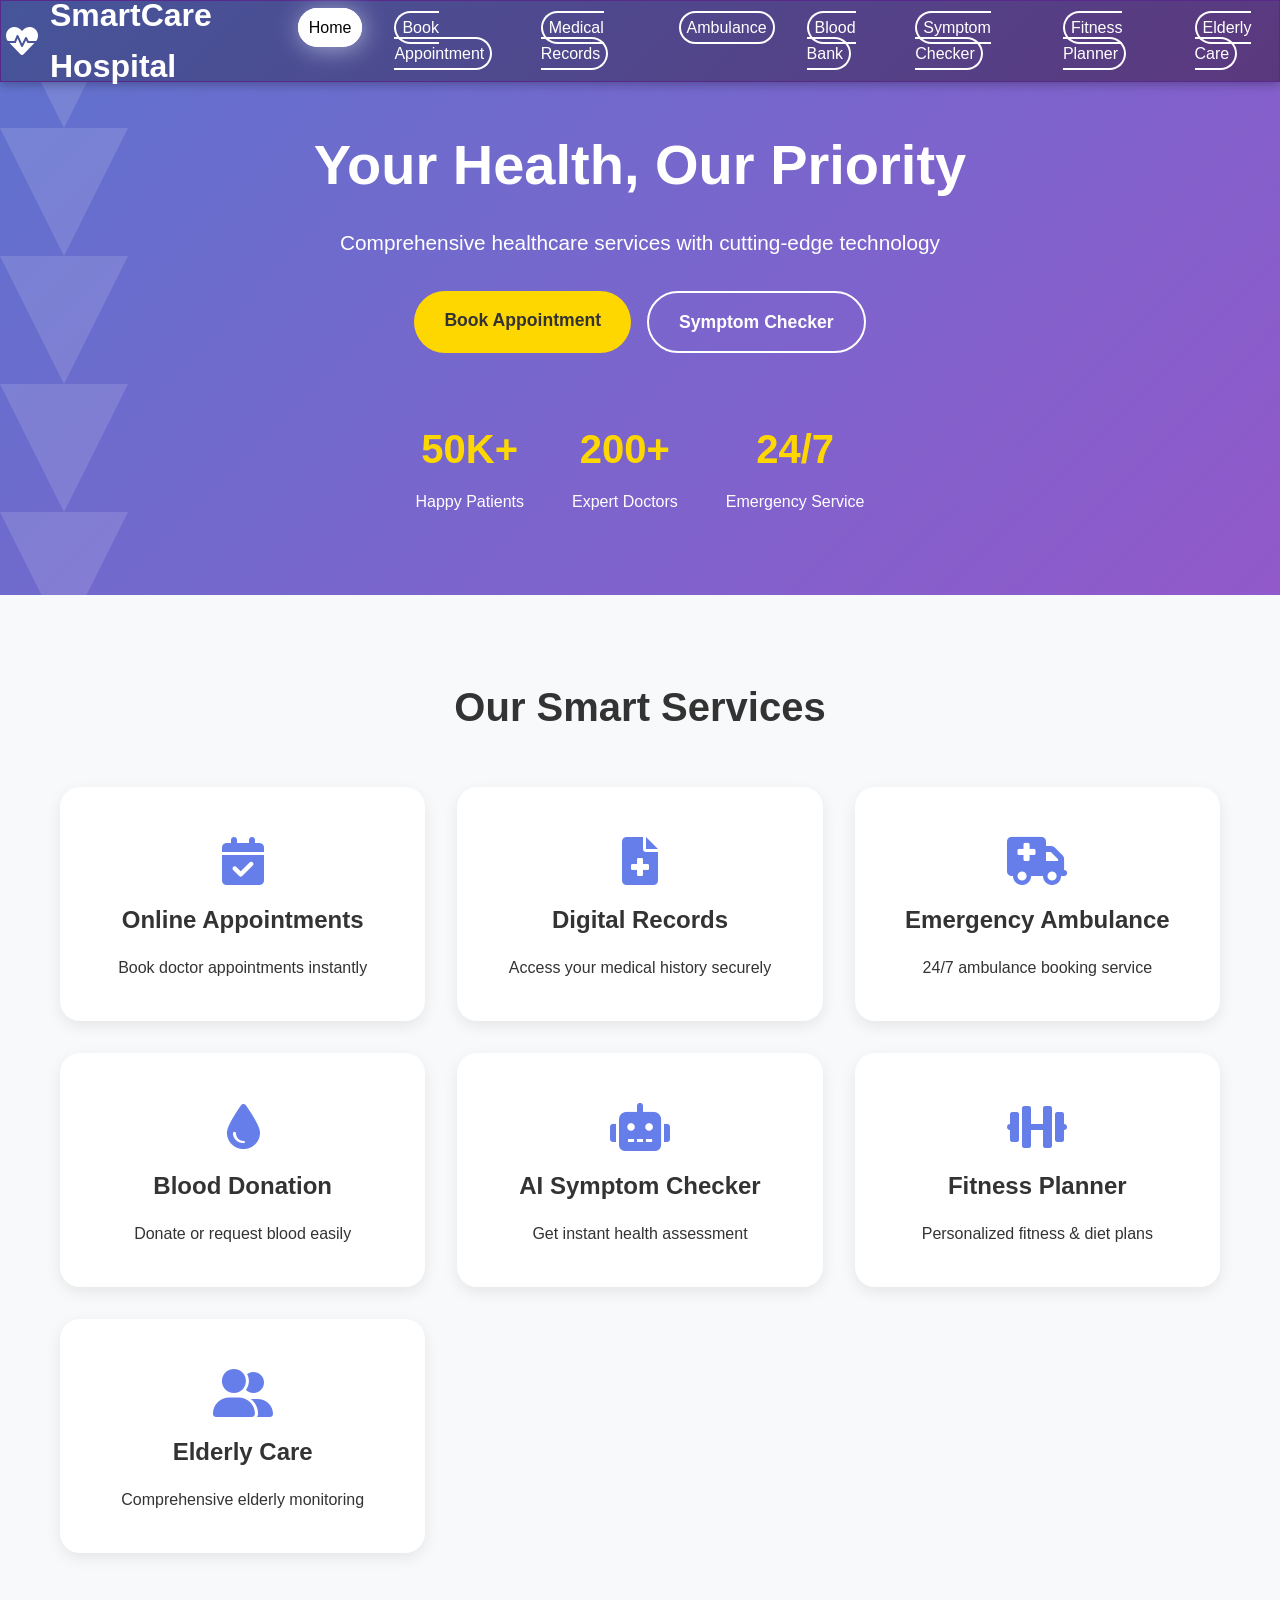
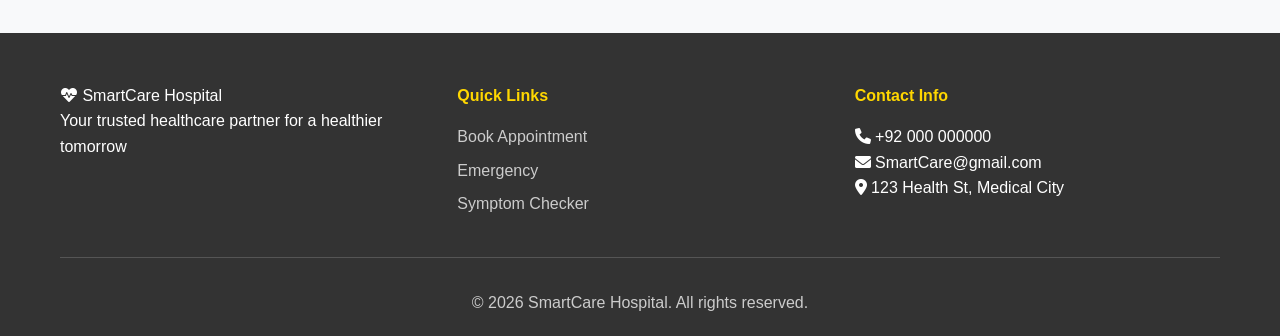
==== index.html @ a24ab0e6 "Initial commit: SmartCare Hospital frontend" ====
<!DOCTYPE html>
<html lang="en">
<head>
    <meta charset="UTF-8">
    <meta name="viewport" content="width=device-width, initial-scale=1.0">
    <title>SmartCare Hospital - Your Health, Our Priority</title>
    <link rel="stylesheet" href="style.css">
    <link href="https://cdnjs.cloudflare.com/ajax/libs/font-awesome/6.0.0/css/all.min.css" rel="stylesheet">
</head>
<body>
    <!--Navigation same for all pages-->
    <nav class="navbar">
        <div class="nav-container">
            <div class="nav-logo">
                <i class="fas fa-heartbeat"></i>
                SmartCare Hospital
            </div>
            <ul class="nav-menu">
                <li class="nav-item">
                    <a href="index.html" class="nav-link active">Home</a>
                </li>
                <li class="nav-item">
                    <a href="appointment.html" class="nav-link">Book Appointment</a>
                </li>
                <li class="nav-item">
                    <a href="records.html" class="nav-link">Medical Records</a>
                </li>
                <li class="nav-item">
                    <a href="ambulance.html" class="nav-link">Ambulance</a>
                </li>
                <li class="nav-item">
                    <a href="blood.html" class="nav-link">Blood Bank</a>
                </li>
                <li class="nav-item">
                    <a href="symptom.html" class="nav-link">Symptom Checker</a>
                </li>
                <li class="nav-item">
                    <a href="fitness.html" class="nav-link">Fitness Planner</a>
                </li>
                <li class="nav-item">
                    <a href="elderly.html" class="nav-link">Elderly Care</a>
                </li>
            </ul>        
        </div>
    </nav>

    <!-- Hero Section -->
    <section class="hero">
        <div class="hero-content">
            <h1>Your Health, Our Priority</h1>
            <p>Comprehensive healthcare services with cutting-edge technology</p>
            <div class="hero-buttons">
                <a href="appointment.html" class="btn btn-primary">Book Appointment</a>
                <a href="symptom.html" class="btn btn-secondary">Symptom Checker</a>
            </div>
        </div>
        <div class="hero-stats">
            <div class="stat">
                <h3>50K+</h3>
                <p>Happy Patients</p>
            </div>
            <div class="stat">
                <h3>200+</h3>
                <p>Expert Doctors</p>
            </div>
            <div class="stat">
                <h3>24/7</h3>
                <p>Emergency Service</p>
            </div>
        </div>
    </section>

    <!-- Services Grid -->
    <section class="services">
        <div class="container">
            <h2 class="section-title">Our Smart Services</h2>
            <div class="services-grid">
                <div class="service-card" onclick="window.location.href='appointment.html'">
                    <i class="fas fa-calendar-check"></i>
                    <h3>Online Appointments</h3>
                    <p>Book doctor appointments instantly</p>
                </div>
                <div class="service-card" onclick="window.location.href='records.html'">
                    <i class="fas fa-file-medical"></i>
                    <h3>Digital Records</h3>
                    <p>Access your medical history securely</p>
                </div>
                <div class="service-card" onclick="window.location.href='ambulance.html'">
                    <i class="fas fa-ambulance"></i>
                    <h3>Emergency Ambulance</h3>
                    <p>24/7 ambulance booking service</p>
                </div>
                <div class="service-card" onclick="window.location.href='blood.html'">
                    <i class="fas fa-tint"></i>
                    <h3>Blood Donation</h3>
                    <p>Donate or request blood easily</p>
                </div>
                <div class="service-card" onclick="window.location.href='symptom.html'">
                    <i class="fas fa-robot"></i>
                    <h3>AI Symptom Checker</h3>
                    <p>Get instant health assessment</p>
                </div>
                <div class="service-card" onclick="window.location.href='fitness.html'">
                    <i class="fas fa-dumbbell"></i>
                    <h3>Fitness Planner</h3>
                    <p>Personalized fitness & diet plans</p>
                </div>
                <div class="service-card" onclick="window.location.href='elderly.html'">
                    <i class="fas fa-user-friends"></i>
                    <h3>Elderly Care</h3>
                    <p>Comprehensive elderly monitoring</p>
                </div>
            </div>
        </div>
    </section>

    <!-- Footer is same for all pages -->
    <footer class="footer">
        <div class="container">
            <div class="footer-content">
                <div class="footer-section">
                    <div class="footer-logo">
                        <i class="fas fa-heartbeat"></i>
                        SmartCare Hospital
                    </div>
                    <p>Your trusted healthcare partner for a healthier tomorrow</p>
                </div>
                <div class="footer-section">
                    <h4>Quick Links</h4>
                    <ul>
                        <li><a href="appointment.html">Book Appointment</a></li>
                        <li><a href="ambulance.html">Emergency</a></li>
                        <li><a href="symptom.html">Symptom Checker</a></li>
                    </ul>
                </div>
                <div class="footer-section">
                    <h4>Contact Info</h4>
                    <p><i class="fas fa-phone"></i> +92 000 000000</p>
                    <p><i class="fas fa-envelope"></i> SmartCare@gmail.com</p>
                    <p><i class="fas fa-map-marker-alt"></i> 123 Health St, Medical City</p>
                </div>
            </div>
            <div class="footer-bottom">
                <p>&copy; 2026 SmartCare Hospital. All rights reserved.</p>
            </div>
        </div>
    </footer>
</body>
</html>
---- style.css ----
* {
    margin: 0;
    padding: 0;
    box-sizing: border-box;
}

body {
    font-family: 'Segoe UI', Tahoma, Geneva, Verdana, sans-serif;
    line-height: 1.6;
    color: #333;
}

.container {
    max-width: 1200px;
    margin: 0 auto;
    padding: 0 20px;
}

/* Navigation */
.navbar {
    background: linear-gradient(135deg, #46559a 0%, #5b387e 100%);
    position: fixed;
    top: 0;
    width: 100%;
    z-index: 1000;
    box-shadow: 0 2px 10px rgba(0,0,0,0.3);
    border: 1px solid #59288b;
}

.nav-container {
    max-width: 1500px;
    margin: 0 auto;
    padding: 0 3px;
    display: flex;
    justify-content: space-between;
    align-items: center;
    height: 80px;
}

.nav-logo {
    font-size: 2rem;
    font-weight: bold;
    color: white;
    display: flex;
    align-items: center;
    gap: 10px;
}

.nav-menu {
    display: flex;
    list-style: none;
    gap: 1rem;
}

.nav-link {
    color: white;
    text-decoration: none;
    font-weight: 500;
    transition: color 0.3s;
    border:2px solid white;
    border-radius: 20px;
    padding: 6px;
}

.nav-link:hover, .nav-link.active {
    background: white;
    border:5px solid white;
    color: #040404;
    transform: translateY(-3px);
    box-shadow: 2px 2px 25px #a2aad0;
}

/* Hero Section */
.hero {
    background: linear-gradient(135deg, #5f73ce 0%, #9259cb 100%);
    color: white;
    padding: 120px 0 80px;
    text-align: center;
    position: relative;
    overflow: hidden;
}

.hero::before {
    content: '';
    position: absolute;
    top: 0;
    left: 0;
    right: 0;
    bottom: 0;
    background: url('data:image/svg+xml,<svg xmlns="http://www.w3.org/2000/svg" viewBox="0 0 1000 100" fill="%23ffffff20"><path d="M0 0L50 100L100 0Z"/></svg>');
    animation: wave 20s linear infinite;
}

@keyframes wave {
    0% { transform: translateX(0); }
    100% { transform: translateX(1000px); }
}

.hero-content h1 {
    font-size: 3.5rem;
    margin-bottom: 1rem;
    animation: fadeInUp 1s ease;
}

.hero-content p {
    font-size: 1.3rem;
    margin-bottom: 2rem;
    animation: fadeInUp 1s ease 0.2s both;
}

.hero-buttons {
    display: flex;
    gap: 1rem;
    justify-content: center;
    flex-wrap: wrap;
    animation: fadeInUp 1s ease 0.4s both;
}

.btn {
    padding: 15px 30px;
    border: none;
    border-radius: 50px;
    font-size: 1.1rem;
    font-weight: 600;
    text-decoration: none;
    transition: all 0.3s;
    display: inline-block;
}

.btn-primary {
    background: #ffd700;
    color: #333;
}

.btn-primary:hover {
    transform: translateY(-3px);
    box-shadow: 0 10px 25px rgba(255,215,0,0.4);
}

.btn-secondary {
    background: transparent;
    color: white;
    border: 2px solid white;
}

.btn-secondary:hover {
    background: white;
    color: #040404;
    transform: translateY(-3px);
    box-shadow: 0 10px 25px #a2aad0;
}

.hero-stats {
    display: flex;
    justify-content: center;
    gap: 3rem;
    margin-top: 4rem;
    animation: fadeInUp 1s ease 0.6s both;
}

.stat {
    text-align: center;
}

.stat h3 {
    font-size: 2.5rem;
    color: #ffd700;
    margin-bottom: 0.5rem;
}

/* Services */
.services {
    padding: 80px 0;
    background: #f8f9fa;
}

.section-title {
    text-align: center;
    font-size: 2.5rem;
    margin-bottom: 3rem;
    color: #333;
}

.services-grid {
    display: grid;
    grid-template-columns: repeat(auto-fit, minmax(300px, 1fr));
    gap: 2rem;
}

.service-card {
    background: white;
    padding: 2.5rem 2rem;
    border-radius: 20px;
    text-align: center;
    cursor: pointer;
    transition: all 0.3s;
    box-shadow: 0 5px 15px rgba(0,0,0,0.08);
    border-top: 10px solid transparent;
}

.service-card:hover {
    transform: translateY(-10px);
    box-shadow: 0 20px 40px rgba(0,0,0,0.15);
    border-top-color: #667eea;
}

.service-card i {
    font-size: 3rem;
    color: #667eea;
    margin-bottom: 1rem;
}

.service-card h3 {
    font-size: 1.5rem;
    margin-bottom: 1rem;
    color: #333;
}

/* Footer */
.footer {
    background: #333;
    color: white;
    padding: 50px 0 20px;
}

.footer-content {
    display: grid;
    grid-template-columns: repeat(auto-fit, minmax(250px, 1fr));
    gap: 2rem;
    margin-bottom: 2rem;
}

.footer-section h4 {
    margin-bottom: 1rem;
    color: #ffd700;
}

.footer-section ul {
    list-style: none;
}

.footer-section ul li {
    margin-bottom: 0.5rem;
}

.footer-section a {
    color: #ccc;
    text-decoration: none;
    transition: color 0.3s;
}

.footer-section a:hover {
    color: #ffd700;
}

.footer-bottom {
    text-align: center;
    padding-top: 2rem;
    border-top: 1px solid #555;
    color: #ccc;
}

/* Form Styles (for all pages) */
.form-container {
    max-width: 600px;
    margin: 0 auto;
    padding: 40px;
    background: white;
    border-radius: 20px;
    box-shadow: 0 20px 40px rgba(0,0,0,0.1);
    margin-top: 100px;
    margin-bottom: 40px;
}

.form-group {
    margin-bottom: 1.5rem;
}

.form-group label {
    display: block;
    margin-bottom: 0.5rem;
    font-weight: 600;
    color: #333;
}

.form-group input,
.form-group select,
.form-group textarea {
    width: 100%;
    padding: 15px;
    border: 2px solid #e1e5e9;
    border-radius: 10px;
    font-size: 1rem;
    transition: border-color 0.3s;
}

.form-group input:focus,
.form-group select:focus,
.form-group textarea:focus {
    outline:none;
    border: 2px solid #667eea;
}

.result-box {
    background: #f8f9fa;
    padding: 20px;
    border-radius: 10px;
    margin-top: 20px;
    border-left: 4px solid #667eea;
}
@keyframes pulse {
    0% { transform: scale(1); }
    50% { transform: scale(1.1); }
    100% { transform: scale(1); }
}


/* Responsive */
@media (max-width: 768px) {
    .hamburger {
        display: flex;
    } 
    .nav-menu {
        position: fixed;
        left: -100%;
        top: 70px;
        flex-direction: column;
        background-color: #667eea;
        width: 100%;
        text-align: center;
        transition: 0.3s;
        padding: 2rem 0;
    }
    
    .nav-menu.active {
        left: 0;
    }  
    .hero-buttons {
        flex-direction: column;
        align-items: center;
    }
    
    .hero-stats {
        flex-direction: column;
        gap: 1.5rem;
    }
    
    .services-grid {
        grid-template-columns: 1fr;
    }
}
.nav-menu {
    display: flex;
    list-style: none;
    gap: 2rem;
}

.hamburger {
    display: none;
    flex-direction: column;
    cursor: pointer;
}

@media (max-width: 768px) {
    .nav-menu {
        position: fixed !important;
        left: -100%;
        top: 70px;
        flex-direction: column;
        background: linear-gradient(135deg, #667eea 0%, #764ba2 100%);
        width: 100%;
        text-align: center;
        transition: left 0.3s ease;
        padding: 2rem 0;
        height: calc(100vh - 70px);
    }
    .hamburger:focus-within + .nav-menu,
    .nav-menu:hover {
        left: 0 !important;
    }
    
    .hamburger {
        display: flex;
        z-index: 1001;
    }
    
    .hamburger:focus-within .bar:nth-child(1) { transform: rotate(45deg) translate(5px, 5px); }
    .hamburger:focus-within .bar:nth-child(2) { opacity: 0; }
    .hamburger:focus-within .bar:nth-child(3) { transform: rotate(-45deg) translate(7px, -6px); }
}
.service-card,
.form-container,
.result-box {
    transition: all 0.4s cubic-bezier(0.175, 0.885, 0.32, 1.275);
}

.service-card:hover {
    transform: translateY(-15px) scale(1.02);
    box-shadow: 0 25px 50px rgba(102, 126, 234, 0.4);
}

.form-container:hover {
    transform: translateY(-5px);
    box-shadow: 0 20px 40px rgba(0,0,0,0.15);
}

.btn {
    position: relative;
    overflow: hidden;
}

.btn::before {
    content: '';
    position: absolute;
    top: 0;
    left: -100%;
    width: 100%;
    height: 100%;
    background: linear-gradient(90deg, transparent, rgba(255,255,255,0.3), transparent);
    transition: left 0.5s;
}

.btn:hover::before {
    left: 100%;
}
.demo-content {
    opacity: 0;
    transform: translateY(20px);
    transition: all 0.6s ease;
}

.form-container:hover .demo-content,
.result-box {
    opacity: 1 !important;
    transform: translateY(0);
}
@keyframes breathe {
    0%, 100% { transform: scale(1); }
    50% { transform: scale(1.05); }
}

.hero {
    animation: breathe 6s ease-in-out infinite;
}

/* Glowing Effects */
.glow {
    box-shadow: 0 0 20px rgba(102, 126, 234, 0.5);
    transition: box-shadow 0.3s;
}

.glow:hover {
    box-shadow: 0 0 40px rgba(102, 126, 234, 0.8);
}

/* Page Header Enhancements */
.page-header {
    position: relative;
    overflow:hidden;
}

.page-header::before {
    content: '';
    position: absolute;
    top: -50%;
    left: -50%;
    width: 200%;
    height: 200%;
    background: radial-gradient(circle, rgba(255,255,255,0.1) 0%, transparent 70%);
    animation: float 6s ease-in-out infinite;
}

@keyframes float {
    0%, 100% { transform: translateY(0) rotate(0deg); }
    50% { transform: translateY(-20px) rotate(180deg); }
}
.particles {
    position: fixed;
    top: 0;
    left: 0;
    width: 100%;
    height: 100%;
    pointer-events: none;
    z-index: -1;
}

.particle {
    position: absolute;
    background: rgba(255,255,255,0.1);
    border-radius: 50%;
    animation: float 20s linear infinite;
}

@keyframes float {
    0% { transform: translateY(100vh) rotate(0deg); opacity: 0; }
    10% { opacity: 1; }
    90% { opacity: 1; }
    100% { transform: translateY(-100px) rotate(360deg); opacity: 0; }
}
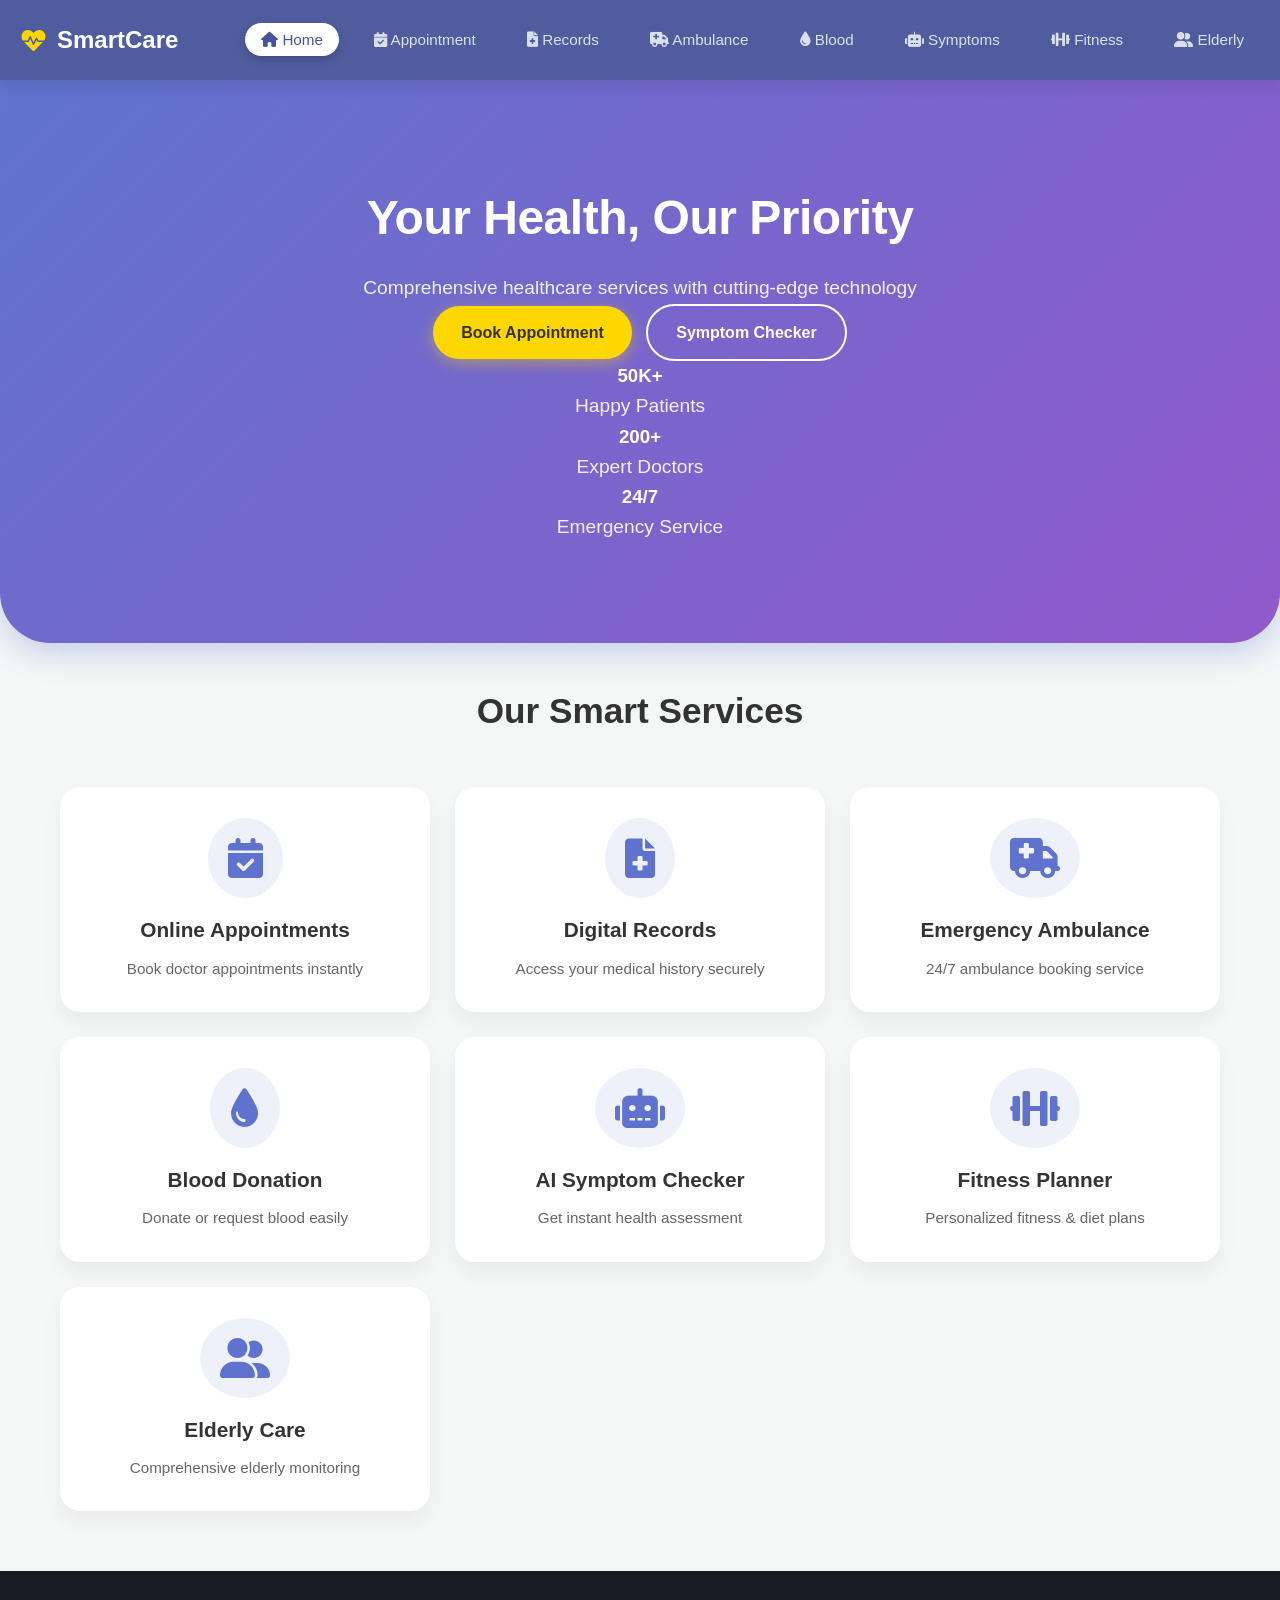
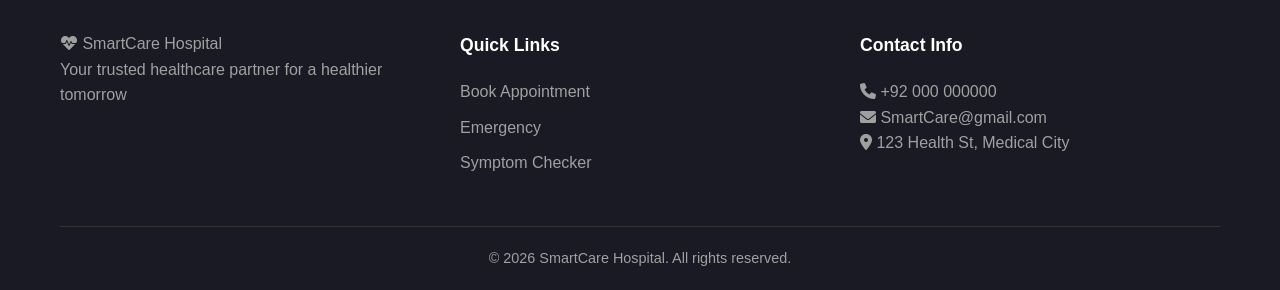
==== commit d0b5d40d: "Update index.html" ====
--- a/index.html
+++ b/index.html
@@ -9,38 +9,64 @@
 </head>
 <body>
     <!--Navigation same for all pages-->
+        <!-- Modern Navigation -->
     <nav class="navbar">
         <div class="nav-container">
-            <div class="nav-logo">
+            <a href="index.html" class="nav-logo">
                 <i class="fas fa-heartbeat"></i>
-                SmartCare Hospital
-            </div>
+                SmartCare
+            </a>
+            
             <ul class="nav-menu">
                 <li class="nav-item">
-                    <a href="index.html" class="nav-link active">Home</a>
+                    <a href="index.html" class="nav-link active">
+                        <i class="fas fa-home"></i>
+                        <span>Home</span>
+                    </a>
                 </li>
                 <li class="nav-item">
-                    <a href="appointment.html" class="nav-link">Book Appointment</a>
+                    <a href="appointment.html" class="nav-link">
+                        <i class="fas fa-calendar-check"></i>
+                        <span>Appointment</span>
+                    </a>
                 </li>
                 <li class="nav-item">
-                    <a href="records.html" class="nav-link">Medical Records</a>
+                    <a href="records.html" class="nav-link">
+                        <i class="fas fa-file-medical"></i>
+                        <span>Records</span>
+                    </a>
                 </li>
                 <li class="nav-item">
-                    <a href="ambulance.html" class="nav-link">Ambulance</a>
+                    <a href="ambulance.html" class="nav-link">
+                        <i class="fas fa-ambulance"></i>
+                        <span>Ambulance</span>
+                    </a>
                 </li>
                 <li class="nav-item">
-                    <a href="blood.html" class="nav-link">Blood Bank</a>
+                    <a href="blood.html" class="nav-link">
+                        <i class="fas fa-tint"></i>
+                        <span>Blood</span>
+                    </a>
                 </li>
                 <li class="nav-item">
-                    <a href="symptom.html" class="nav-link">Symptom Checker</a>
+                    <a href="symptom.html" class="nav-link">
+                        <i class="fas fa-robot"></i>
+                        <span>Symptoms</span>
+                    </a>
                 </li>
                 <li class="nav-item">
-                    <a href="fitness.html" class="nav-link">Fitness Planner</a>
+                    <a href="fitness.html" class="nav-link">
+                        <i class="fas fa-dumbbell"></i>
+                        <span>Fitness</span>
+                    </a>
                 </li>
                 <li class="nav-item">
-                    <a href="elderly.html" class="nav-link">Elderly Care</a>
+                    <a href="elderly.html" class="nav-link">
+                        <i class="fas fa-user-friends"></i>
+                        <span>Elderly</span>
+                    </a>
                 </li>
-            </ul>        
+            </ul>
         </div>
     </nav>
 
@@ -146,4 +172,4 @@
         </div>
     </footer>
 </body>
-</html>+</html>
--- a/style.css
+++ b/style.css
@@ -1,13 +1,18 @@
+/* =========================================
+   GLOBAL & RESET
+========================================= */
 * {
     margin: 0;
     padding: 0;
     box-sizing: border-box;
+    font-family: 'Segoe UI', Tahoma, Geneva, Verdana, sans-serif;
 }
 
 body {
-    font-family: 'Segoe UI', Tahoma, Geneva, Verdana, sans-serif;
+    background-color: #f4f7f6;
+    color: #333;
     line-height: 1.6;
-    color: #333;
+    padding-top: 80px; /* Fixes the navigation bar overlapping content */
 }
 
 .container {
@@ -16,21 +21,23 @@
     padding: 0 20px;
 }
 
-/* Navigation */
+/* =========================================
+   NAVIGATION BAR (Modern Glassmorphism)
+========================================= */
 .navbar {
-    background: linear-gradient(135deg, #46559a 0%, #5b387e 100%);
+    background: rgba(70, 85, 154, 0.95);
+    backdrop-filter: blur(10px);
     position: fixed;
     top: 0;
     width: 100%;
     z-index: 1000;
-    box-shadow: 0 2px 10px rgba(0,0,0,0.3);
-    border: 1px solid #59288b;
+    box-shadow: 0 4px 15px rgba(0,0,0,0.1);
 }
 
 .nav-container {
-    max-width: 1500px;
+    max-width: 1300px;
     margin: 0 auto;
-    padding: 0 3px;
+    padding: 0 20px;
     display: flex;
     justify-content: space-between;
     align-items: center;
@@ -38,238 +45,135 @@
 }
 
 .nav-logo {
-    font-size: 2rem;
-    font-weight: bold;
+    font-size: 1.5rem;
+    font-weight: 700;
     color: white;
     display: flex;
     align-items: center;
     gap: 10px;
+    text-decoration: none;
+}
+
+.nav-logo i {
+    color: #ffd700;
 }
 
 .nav-menu {
     display: flex;
     list-style: none;
-    gap: 1rem;
+    gap: 1.2rem;
 }
 
 .nav-link {
-    color: white;
+    color: rgba(255,255,255,0.8);
     text-decoration: none;
     font-weight: 500;
-    transition: color 0.3s;
-    border:2px solid white;
-    border-radius: 20px;
-    padding: 6px;
+    font-size: 0.95rem;
+    padding: 8px 16px;
+    border-radius: 25px;
+    transition: all 0.3s ease;
 }
 
 .nav-link:hover, .nav-link.active {
     background: white;
-    border:5px solid white;
-    color: #040404;
-    transform: translateY(-3px);
-    box-shadow: 2px 2px 25px #a2aad0;
-}
-
-/* Hero Section */
+    color: #46559a;
+    box-shadow: 0 4px 10px rgba(0,0,0,0.2);
+    transform: translateY(-2px);
+}
+
+/* =========================================
+   HERO & PAGE HEADERS
+========================================= */
 .hero {
     background: linear-gradient(135deg, #5f73ce 0%, #9259cb 100%);
     color: white;
-    padding: 120px 0 80px;
-    text-align: center;
-    position: relative;
-    overflow: hidden;
-}
-
-.hero::before {
-    content: '';
-    position: absolute;
-    top: 0;
-    left: 0;
-    right: 0;
-    bottom: 0;
-    background: url('data:image/svg+xml,<svg xmlns="http://www.w3.org/2000/svg" viewBox="0 0 1000 100" fill="%23ffffff20"><path d="M0 0L50 100L100 0Z"/></svg>');
-    animation: wave 20s linear infinite;
-}
-
-@keyframes wave {
-    0% { transform: translateX(0); }
-    100% { transform: translateX(1000px); }
-}
-
-.hero-content h1 {
-    font-size: 3.5rem;
+    padding: 100px 20px;
+    text-align: center;
+    border-radius: 0 0 50px 50px;
+    margin-bottom: 40px;
+    box-shadow: 0 10px 30px rgba(95, 115, 206, 0.3);
+}
+
+.page-header {
+    background: linear-gradient(135deg, #46559a 0%, #5b387e 100%);
+    color: white;
+    padding: 60px 20px;
+    text-align: center;
+    border-radius: 0 0 30px 30px;
+    margin-bottom: 40px;
+    box-shadow: 0 10px 30px rgba(70, 85, 154, 0.2);
+}
+
+.hero h1, .page-header h1 {
+    font-size: 3rem;
     margin-bottom: 1rem;
-    animation: fadeInUp 1s ease;
-}
-
-.hero-content p {
-    font-size: 1.3rem;
-    margin-bottom: 2rem;
-    animation: fadeInUp 1s ease 0.2s both;
-}
-
-.hero-buttons {
-    display: flex;
-    gap: 1rem;
-    justify-content: center;
-    flex-wrap: wrap;
-    animation: fadeInUp 1s ease 0.4s both;
-}
-
+    font-weight: 800;
+    letter-spacing: -0.5px;
+}
+
+.hero p, .page-header p {
+    font-size: 1.2rem;
+    opacity: 0.9;
+    max-width: 700px;
+    margin: 0 auto;
+}
+
+/* =========================================
+   BUTTONS
+========================================= */
 .btn {
-    padding: 15px 30px;
+    padding: 14px 28px;
     border: none;
-    border-radius: 50px;
-    font-size: 1.1rem;
+    border-radius: 30px;
+    font-size: 1rem;
     font-weight: 600;
+    cursor: pointer;
+    transition: all 0.3s ease;
+    display: inline-block;
     text-decoration: none;
-    transition: all 0.3s;
-    display: inline-block;
 }
 
 .btn-primary {
     background: #ffd700;
     color: #333;
+    box-shadow: 0 4px 15px rgba(255, 215, 0, 0.4);
 }
 
 .btn-primary:hover {
+    background: #ffcc00;
     transform: translateY(-3px);
-    box-shadow: 0 10px 25px rgba(255,215,0,0.4);
+    box-shadow: 0 8px 25px rgba(255, 215, 0, 0.6);
 }
 
 .btn-secondary {
     background: transparent;
     color: white;
     border: 2px solid white;
+    margin-left: 10px;
 }
 
 .btn-secondary:hover {
     background: white;
-    color: #040404;
+    color: #5f73ce;
     transform: translateY(-3px);
-    box-shadow: 0 10px 25px #a2aad0;
-}
-
-.hero-stats {
-    display: flex;
-    justify-content: center;
-    gap: 3rem;
-    margin-top: 4rem;
-    animation: fadeInUp 1s ease 0.6s both;
-}
-
-.stat {
-    text-align: center;
-}
-
-.stat h3 {
-    font-size: 2.5rem;
-    color: #ffd700;
-    margin-bottom: 0.5rem;
-}
-
-/* Services */
-.services {
-    padding: 80px 0;
-    background: #f8f9fa;
-}
-
-.section-title {
-    text-align: center;
-    font-size: 2.5rem;
-    margin-bottom: 3rem;
-    color: #333;
-}
-
-.services-grid {
-    display: grid;
-    grid-template-columns: repeat(auto-fit, minmax(300px, 1fr));
-    gap: 2rem;
-}
-
-.service-card {
-    background: white;
-    padding: 2.5rem 2rem;
+}
+
+/* =========================================
+   FORMS & CARDS
+========================================= */
+.form-container {
+    background: white;
+    padding: 40px;
     border-radius: 20px;
-    text-align: center;
-    cursor: pointer;
-    transition: all 0.3s;
-    box-shadow: 0 5px 15px rgba(0,0,0,0.08);
-    border-top: 10px solid transparent;
-}
-
-.service-card:hover {
-    transform: translateY(-10px);
-    box-shadow: 0 20px 40px rgba(0,0,0,0.15);
-    border-top-color: #667eea;
-}
-
-.service-card i {
-    font-size: 3rem;
-    color: #667eea;
-    margin-bottom: 1rem;
-}
-
-.service-card h3 {
+    box-shadow: 0 15px 35px rgba(0,0,0,0.05);
+    margin-bottom: 40px;
+    border-top: 5px solid #5f73ce;
+}
+
+.form-container h2, .form-container h3 {
+    margin-bottom: 1.5rem;
+    color: #333;
     font-size: 1.5rem;
-    margin-bottom: 1rem;
-    color: #333;
-}
-
-/* Footer */
-.footer {
-    background: #333;
-    color: white;
-    padding: 50px 0 20px;
-}
-
-.footer-content {
-    display: grid;
-    grid-template-columns: repeat(auto-fit, minmax(250px, 1fr));
-    gap: 2rem;
-    margin-bottom: 2rem;
-}
-
-.footer-section h4 {
-    margin-bottom: 1rem;
-    color: #ffd700;
-}
-
-.footer-section ul {
-    list-style: none;
-}
-
-.footer-section ul li {
-    margin-bottom: 0.5rem;
-}
-
-.footer-section a {
-    color: #ccc;
-    text-decoration: none;
-    transition: color 0.3s;
-}
-
-.footer-section a:hover {
-    color: #ffd700;
-}
-
-.footer-bottom {
-    text-align: center;
-    padding-top: 2rem;
-    border-top: 1px solid #555;
-    color: #ccc;
-}
-
-/* Form Styles (for all pages) */
-.form-container {
-    max-width: 600px;
-    margin: 0 auto;
-    padding: 40px;
-    background: white;
-    border-radius: 20px;
-    box-shadow: 0 20px 40px rgba(0,0,0,0.1);
-    margin-top: 100px;
-    margin-bottom: 40px;
 }
 
 .form-group {
@@ -278,222 +182,198 @@
 
 .form-group label {
     display: block;
-    margin-bottom: 0.5rem;
+    margin-bottom: 8px;
     font-weight: 600;
-    color: #333;
+    color: #555;
+    font-size: 0.95rem;
 }
 
 .form-group input,
 .form-group select,
 .form-group textarea {
     width: 100%;
-    padding: 15px;
-    border: 2px solid #e1e5e9;
+    padding: 14px;
+    border: 1.5px solid #e1e5e9;
     border-radius: 10px;
     font-size: 1rem;
-    transition: border-color 0.3s;
+    background: #f9fbfc;
+    transition: all 0.3s ease;
 }
 
 .form-group input:focus,
 .form-group select:focus,
 .form-group textarea:focus {
-    outline:none;
-    border: 2px solid #667eea;
+    outline: none;
+    border-color: #5f73ce;
+    background: white;
+    box-shadow: 0 0 0 4px rgba(95, 115, 206, 0.1);
 }
 
 .result-box {
     background: #f8f9fa;
+    padding: 25px;
+    border-radius: 15px;
+    margin-top: 20px;
+    border-left: 5px solid #5f73ce;
+    box-shadow: inset 0 2px 5px rgba(0,0,0,0.02);
+}
+
+/* Glowing Effects */
+.glow {
+    box-shadow: 0 0 20px rgba(102, 126, 234, 0.2);
+    transition: box-shadow 0.3s ease;
+}
+
+.glow:hover {
+    box-shadow: 0 0 30px rgba(102, 126, 234, 0.4);
+}
+
+/* =========================================
+   SERVICES GRID (Home Page)
+========================================= */
+.section-title {
+    text-align: center;
+    font-size: 2.2rem;
+    margin-bottom: 3rem;
+    color: #333;
+    font-weight: 700;
+}
+
+.services-grid {
+    display: grid;
+    grid-template-columns: repeat(auto-fit, minmax(280px, 1fr));
+    gap: 25px;
+    margin-bottom: 60px;
+}
+
+.service-card {
+    background: white;
+    padding: 30px;
+    border-radius: 20px;
+    text-align: center;
+    cursor: pointer;
+    transition: all 0.4s ease;
+    box-shadow: 0 10px 20px rgba(0,0,0,0.05);
+    border: 1px solid transparent;
+}
+
+.service-card:hover {
+    transform: translateY(-10px);
+    box-shadow: 0 20px 40px rgba(95, 115, 206, 0.15);
+    border-color: #5f73ce;
+}
+
+.service-card i {
+    font-size: 2.5rem;
+    color: #5f73ce;
+    margin-bottom: 15px;
+    background: rgba(95, 115, 206, 0.1);
     padding: 20px;
-    border-radius: 10px;
-    margin-top: 20px;
-    border-left: 4px solid #667eea;
-}
+    border-radius: 50%;
+}
+
+.service-card h3 {
+    font-size: 1.3rem;
+    margin-bottom: 10px;
+    color: #333;
+}
+
+.service-card p {
+    color: #666;
+    font-size: 0.95rem;
+}
+
+/* =========================================
+   FOOTER
+========================================= */
+.footer {
+    background: #1a1a24;
+    color: #a0a0a0;
+    padding: 60px 0 20px;
+    margin-top: 60px;
+}
+
+.footer-content {
+    display: grid;
+    grid-template-columns: repeat(auto-fit, minmax(250px, 1fr));
+    gap: 40px;
+    margin-bottom: 40px;
+}
+
+.footer-section h4 {
+    color: white;
+    margin-bottom: 20px;
+    font-size: 1.1rem;
+}
+
+.footer-section ul {
+    list-style: none;
+}
+
+.footer-section ul li {
+    margin-bottom: 10px;
+}
+
+.footer-section a {
+    color: #a0a0a0;
+    text-decoration: none;
+    transition: color 0.3s;
+}
+
+.footer-section a:hover {
+    color: #ffd700;
+}
+
+.footer-bottom {
+    text-align: center;
+    padding-top: 20px;
+    border-top: 1px solid #333;
+    font-size: 0.9rem;
+}
+
+/* =========================================
+   RESPONSIVE DESIGN
+========================================= */
+@media (max-width: 900px) {
+    .nav-menu {
+        position: fixed;
+        left: -100%;
+        top: 80px;
+        flex-direction: column;
+        background: #46559a;
+        width: 100%;
+        text-align: center;
+        transition: 0.3s;
+        padding: 2rem 0;
+        box-shadow: 0 10px 20px rgba(0,0,0,0.2);
+    }
+    
+    /* Simple way to show menu on mobile if clicked (requires JS, but we'll let it stack for now) */
+    .nav-menu.active {
+        left: 0;
+    }
+
+    .hero h1, .page-header h1 {
+        font-size: 2.2rem;
+    }
+    
+    .hero-buttons {
+        flex-direction: column;
+        gap: 15px;
+    }
+    
+    .btn-secondary {
+        margin-left: 0;
+    }
+
+    /* Fix grid layouts on mobile */
+    div[style*="grid-template-columns: 1fr 1fr"] {
+        grid-template-columns: 1fr !important;
+    }
+}
+
 @keyframes pulse {
     0% { transform: scale(1); }
     50% { transform: scale(1.1); }
     100% { transform: scale(1); }
 }
-
-
-/* Responsive */
-@media (max-width: 768px) {
-    .hamburger {
-        display: flex;
-    } 
-    .nav-menu {
-        position: fixed;
-        left: -100%;
-        top: 70px;
-        flex-direction: column;
-        background-color: #667eea;
-        width: 100%;
-        text-align: center;
-        transition: 0.3s;
-        padding: 2rem 0;
-    }
-    
-    .nav-menu.active {
-        left: 0;
-    }  
-    .hero-buttons {
-        flex-direction: column;
-        align-items: center;
-    }
-    
-    .hero-stats {
-        flex-direction: column;
-        gap: 1.5rem;
-    }
-    
-    .services-grid {
-        grid-template-columns: 1fr;
-    }
-}
-.nav-menu {
-    display: flex;
-    list-style: none;
-    gap: 2rem;
-}
-
-.hamburger {
-    display: none;
-    flex-direction: column;
-    cursor: pointer;
-}
-
-@media (max-width: 768px) {
-    .nav-menu {
-        position: fixed !important;
-        left: -100%;
-        top: 70px;
-        flex-direction: column;
-        background: linear-gradient(135deg, #667eea 0%, #764ba2 100%);
-        width: 100%;
-        text-align: center;
-        transition: left 0.3s ease;
-        padding: 2rem 0;
-        height: calc(100vh - 70px);
-    }
-    .hamburger:focus-within + .nav-menu,
-    .nav-menu:hover {
-        left: 0 !important;
-    }
-    
-    .hamburger {
-        display: flex;
-        z-index: 1001;
-    }
-    
-    .hamburger:focus-within .bar:nth-child(1) { transform: rotate(45deg) translate(5px, 5px); }
-    .hamburger:focus-within .bar:nth-child(2) { opacity: 0; }
-    .hamburger:focus-within .bar:nth-child(3) { transform: rotate(-45deg) translate(7px, -6px); }
-}
-.service-card,
-.form-container,
-.result-box {
-    transition: all 0.4s cubic-bezier(0.175, 0.885, 0.32, 1.275);
-}
-
-.service-card:hover {
-    transform: translateY(-15px) scale(1.02);
-    box-shadow: 0 25px 50px rgba(102, 126, 234, 0.4);
-}
-
-.form-container:hover {
-    transform: translateY(-5px);
-    box-shadow: 0 20px 40px rgba(0,0,0,0.15);
-}
-
-.btn {
-    position: relative;
-    overflow: hidden;
-}
-
-.btn::before {
-    content: '';
-    position: absolute;
-    top: 0;
-    left: -100%;
-    width: 100%;
-    height: 100%;
-    background: linear-gradient(90deg, transparent, rgba(255,255,255,0.3), transparent);
-    transition: left 0.5s;
-}
-
-.btn:hover::before {
-    left: 100%;
-}
-.demo-content {
-    opacity: 0;
-    transform: translateY(20px);
-    transition: all 0.6s ease;
-}
-
-.form-container:hover .demo-content,
-.result-box {
-    opacity: 1 !important;
-    transform: translateY(0);
-}
-@keyframes breathe {
-    0%, 100% { transform: scale(1); }
-    50% { transform: scale(1.05); }
-}
-
-.hero {
-    animation: breathe 6s ease-in-out infinite;
-}
-
-/* Glowing Effects */
-.glow {
-    box-shadow: 0 0 20px rgba(102, 126, 234, 0.5);
-    transition: box-shadow 0.3s;
-}
-
-.glow:hover {
-    box-shadow: 0 0 40px rgba(102, 126, 234, 0.8);
-}
-
-/* Page Header Enhancements */
-.page-header {
-    position: relative;
-    overflow:hidden;
-}
-
-.page-header::before {
-    content: '';
-    position: absolute;
-    top: -50%;
-    left: -50%;
-    width: 200%;
-    height: 200%;
-    background: radial-gradient(circle, rgba(255,255,255,0.1) 0%, transparent 70%);
-    animation: float 6s ease-in-out infinite;
-}
-
-@keyframes float {
-    0%, 100% { transform: translateY(0) rotate(0deg); }
-    50% { transform: translateY(-20px) rotate(180deg); }
-}
-.particles {
-    position: fixed;
-    top: 0;
-    left: 0;
-    width: 100%;
-    height: 100%;
-    pointer-events: none;
-    z-index: -1;
-}
-
-.particle {
-    position: absolute;
-    background: rgba(255,255,255,0.1);
-    border-radius: 50%;
-    animation: float 20s linear infinite;
-}
-
-@keyframes float {
-    0% { transform: translateY(100vh) rotate(0deg); opacity: 0; }
-    10% { opacity: 1; }
-    90% { opacity: 1; }
-    100% { transform: translateY(-100px) rotate(360deg); opacity: 0; }
-}
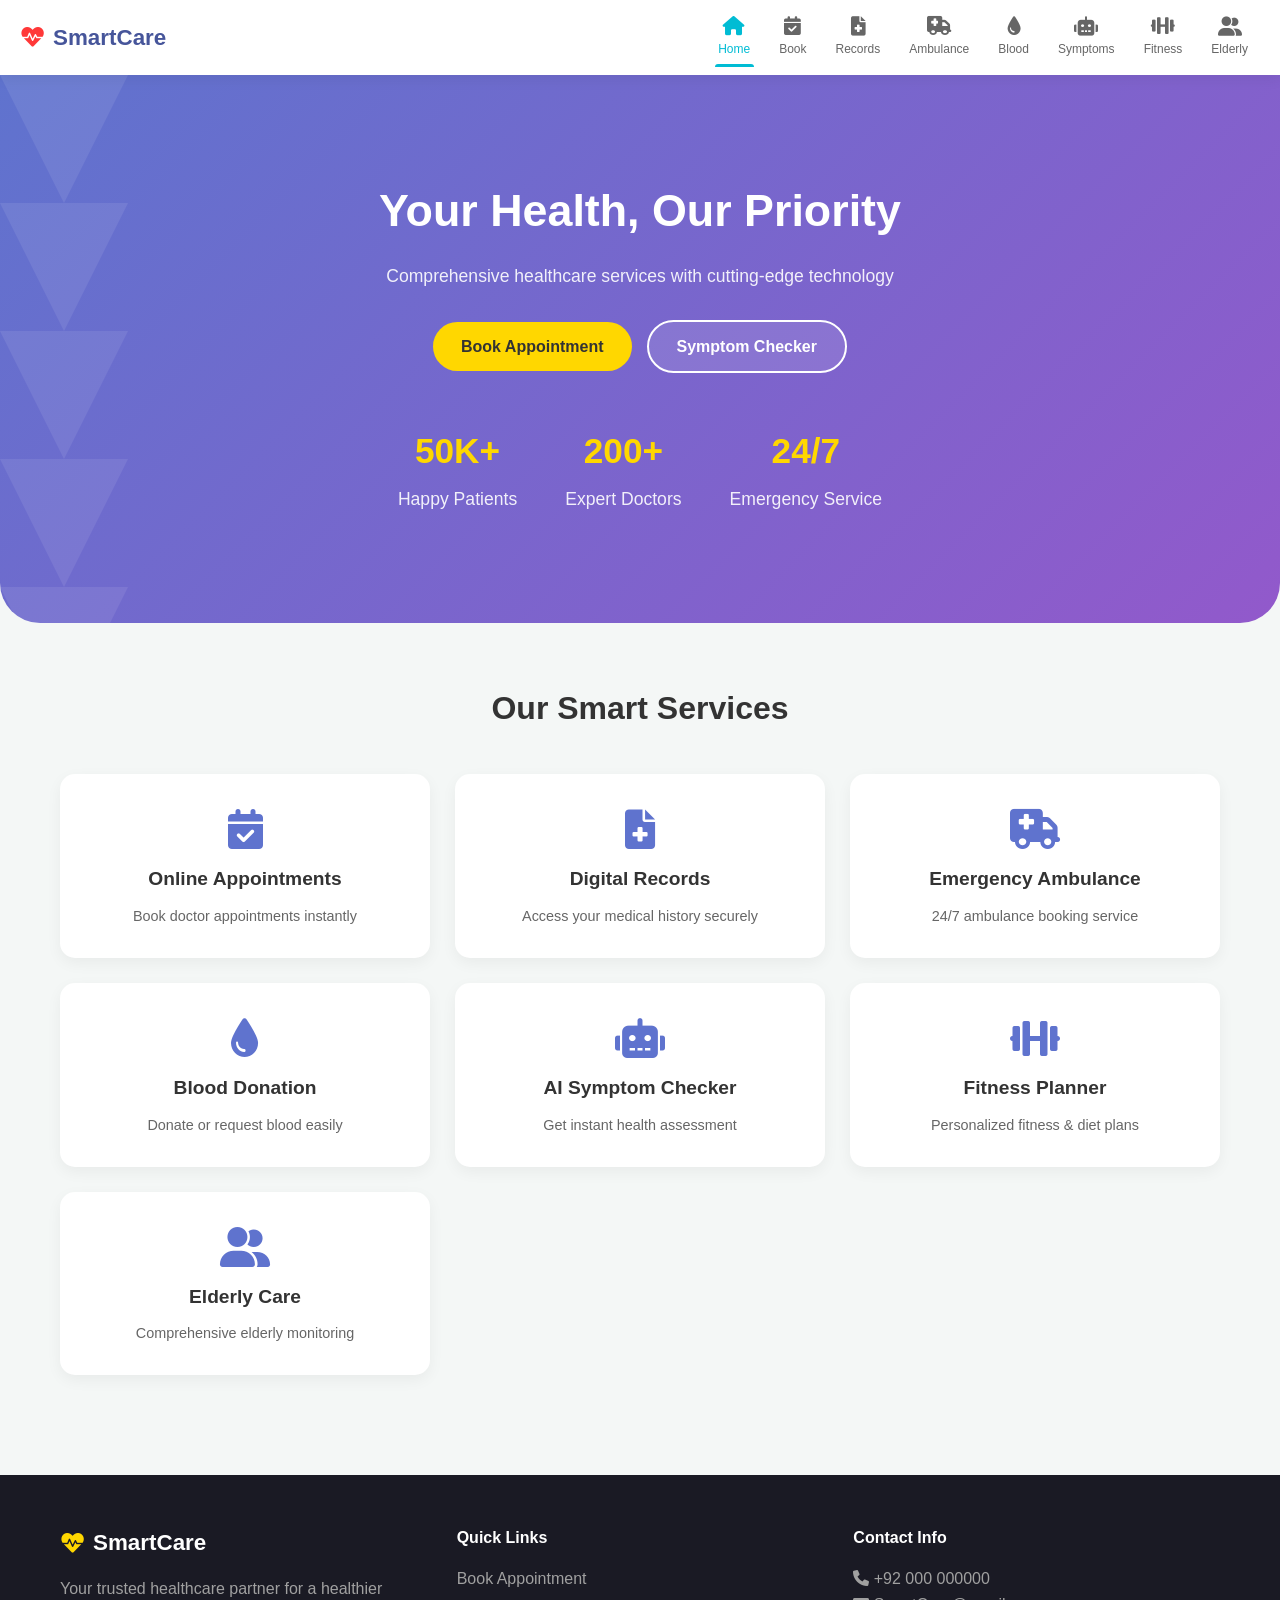
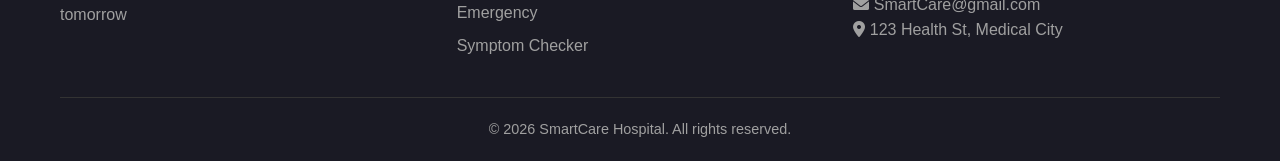
==== commit d801ced1: "Update index.html" ====
--- a/index.html
+++ b/index.html
@@ -8,90 +8,47 @@
     <link href="https://cdnjs.cloudflare.com/ajax/libs/font-awesome/6.0.0/css/all.min.css" rel="stylesheet">
 </head>
 <body>
-    <!--Navigation same for all pages-->
-        <!-- Modern Navigation -->
+    <!-- Navigation -->
     <nav class="navbar">
         <div class="nav-container">
             <a href="index.html" class="nav-logo">
-                <i class="fas fa-heartbeat"></i>
-                SmartCare
+                <i class="fas fa-heartbeat"></i> SmartCare
             </a>
-            
             <ul class="nav-menu">
-                <li class="nav-item">
-                    <a href="index.html" class="nav-link active">
-                        <i class="fas fa-home"></i>
-                        <span>Home</span>
-                    </a>
-                </li>
-                <li class="nav-item">
-                    <a href="appointment.html" class="nav-link">
-                        <i class="fas fa-calendar-check"></i>
-                        <span>Appointment</span>
-                    </a>
-                </li>
-                <li class="nav-item">
-                    <a href="records.html" class="nav-link">
-                        <i class="fas fa-file-medical"></i>
-                        <span>Records</span>
-                    </a>
-                </li>
-                <li class="nav-item">
-                    <a href="ambulance.html" class="nav-link">
-                        <i class="fas fa-ambulance"></i>
-                        <span>Ambulance</span>
-                    </a>
-                </li>
-                <li class="nav-item">
-                    <a href="blood.html" class="nav-link">
-                        <i class="fas fa-tint"></i>
-                        <span>Blood</span>
-                    </a>
-                </li>
-                <li class="nav-item">
-                    <a href="symptom.html" class="nav-link">
-                        <i class="fas fa-robot"></i>
-                        <span>Symptoms</span>
-                    </a>
-                </li>
-                <li class="nav-item">
-                    <a href="fitness.html" class="nav-link">
-                        <i class="fas fa-dumbbell"></i>
-                        <span>Fitness</span>
-                    </a>
-                </li>
-                <li class="nav-item">
-                    <a href="elderly.html" class="nav-link">
-                        <i class="fas fa-user-friends"></i>
-                        <span>Elderly</span>
-                    </a>
-                </li>
+                <li class="nav-item"><a href="index.html" class="nav-link active"><i class="fas fa-home"></i><span>Home</span></a></li>
+                <li class="nav-item"><a href="appointment.html" class="nav-link"><i class="fas fa-calendar-check"></i><span>Book</span></a></li>
+                <li class="nav-item"><a href="records.html" class="nav-link"><i class="fas fa-file-medical"></i><span>Records</span></a></li>
+                <li class="nav-item"><a href="ambulance.html" class="nav-link"><i class="fas fa-ambulance"></i><span>Ambulance</span></a></li>
+                <li class="nav-item"><a href="blood.html" class="nav-link"><i class="fas fa-tint"></i><span>Blood</span></a></li>
+                <li class="nav-item"><a href="symptom.html" class="nav-link"><i class="fas fa-robot"></i><span>Symptoms</span></a></li>
+                <li class="nav-item"><a href="fitness.html" class="nav-link"><i class="fas fa-dumbbell"></i><span>Fitness</span></a></li>
+                <li class="nav-item"><a href="elderly.html" class="nav-link"><i class="fas fa-user-friends"></i><span>Elderly</span></a></li>
             </ul>
         </div>
     </nav>
 
     <!-- Hero Section -->
     <section class="hero">
-        <div class="hero-content">
+        <div class="container">
             <h1>Your Health, Our Priority</h1>
             <p>Comprehensive healthcare services with cutting-edge technology</p>
             <div class="hero-buttons">
                 <a href="appointment.html" class="btn btn-primary">Book Appointment</a>
                 <a href="symptom.html" class="btn btn-secondary">Symptom Checker</a>
             </div>
-        </div>
-        <div class="hero-stats">
-            <div class="stat">
-                <h3>50K+</h3>
-                <p>Happy Patients</p>
-            </div>
-            <div class="stat">
-                <h3>200+</h3>
-                <p>Expert Doctors</p>
-            </div>
-            <div class="stat">
-                <h3>24/7</h3>
-                <p>Emergency Service</p>
+            <div class="hero-stats">
+                <div class="stat">
+                    <h3>50K+</h3>
+                    <p>Happy Patients</p>
+                </div>
+                <div class="stat">
+                    <h3>200+</h3>
+                    <p>Expert Doctors</p>
+                </div>
+                <div class="stat">
+                    <h3>24/7</h3>
+                    <p>Emergency Service</p>
+                </div>
             </div>
         </div>
     </section>
@@ -140,14 +97,13 @@
         </div>
     </section>
 
-    <!-- Footer is same for all pages -->
+    <!-- Footer -->
     <footer class="footer">
         <div class="container">
             <div class="footer-content">
                 <div class="footer-section">
-                    <div class="footer-logo">
-                        <i class="fas fa-heartbeat"></i>
-                        SmartCare Hospital
+                    <div class="nav-logo" style="color: white; margin-bottom: 15px;">
+                        <i class="fas fa-heartbeat" style="color: #ffd700;"></i> SmartCare
                     </div>
                     <p>Your trusted healthcare partner for a healthier tomorrow</p>
                 </div>
--- a/style.css
+++ b/style.css
@@ -5,14 +5,14 @@
     margin: 0;
     padding: 0;
     box-sizing: border-box;
+}
+
+body {
     font-family: 'Segoe UI', Tahoma, Geneva, Verdana, sans-serif;
-}
-
-body {
+    line-height: 1.6;
+    color: #333;
     background-color: #f4f7f6;
-    color: #333;
-    line-height: 1.6;
-    padding-top: 80px; /* Fixes the navigation bar overlapping content */
+    padding-top: 75px; /* Fixes content hiding under fixed nav */
 }
 
 .container {
@@ -22,16 +22,15 @@
 }
 
 /* =========================================
-   NAVIGATION BAR (Modern Glassmorphism)
+   NAVIGATION (Design #5 - Material Style)
 ========================================= */
 .navbar {
-    background: rgba(70, 85, 154, 0.95);
-    backdrop-filter: blur(10px);
+    background: #ffffff;
     position: fixed;
     top: 0;
     width: 100%;
     z-index: 1000;
-    box-shadow: 0 4px 15px rgba(0,0,0,0.1);
+    box-shadow: 0 2px 15px rgba(0,0,0,0.08);
 }
 
 .nav-container {
@@ -41,163 +40,243 @@
     display: flex;
     justify-content: space-between;
     align-items: center;
-    height: 80px;
+    height: 75px;
 }
 
 .nav-logo {
-    font-size: 1.5rem;
+    font-size: 1.4rem;
     font-weight: 700;
-    color: white;
+    color: #46559a;
     display: flex;
     align-items: center;
-    gap: 10px;
+    gap: 8px;
     text-decoration: none;
+    white-space: nowrap;
 }
 
 .nav-logo i {
-    color: #ffd700;
+    color: #ff3838;
 }
 
 .nav-menu {
     display: flex;
     list-style: none;
-    gap: 1.2rem;
+    gap: 5px;
+}
+
+.nav-item {
+    display: flex;
 }
 
 .nav-link {
-    color: rgba(255,255,255,0.8);
+    display: flex;
+    flex-direction: column;
+    align-items: center;
+    justify-content: center;
+    color: #666;
     text-decoration: none;
     font-weight: 500;
-    font-size: 0.95rem;
-    padding: 8px 16px;
-    border-radius: 25px;
+    font-size: 0.75rem; /* Small clean text */
+    padding: 8px 12px;
+    border-radius: 8px;
     transition: all 0.3s ease;
-}
-
-.nav-link:hover, .nav-link.active {
-    background: white;
-    color: #46559a;
-    box-shadow: 0 4px 10px rgba(0,0,0,0.2);
-    transform: translateY(-2px);
-}
-
-/* =========================================
-   HERO & PAGE HEADERS
+    position: relative;
+    gap: 4px;
+    border: none;
+}
+
+.nav-link i {
+    font-size: 1.2rem;
+}
+
+/* Hover State */
+.nav-link:hover {
+    background: #f5f5f5;
+    color: #333;
+}
+
+/* Active State (Design #5: Blue icon & underline) */
+.nav-link.active {
+    color: #00bcd4;
+    background: transparent;
+}
+
+.nav-link.active i {
+    color: #00bcd4;
+}
+
+.nav-link.active::after {
+    content: '';
+    position: absolute;
+    bottom: 0;
+    left: 15%;
+    width: 70%;
+    height: 3px;
+    background: #00bcd4;
+    border-radius: 3px 3px 0 0;
+}
+
+/* =========================================
+   HEADERS & HERO (Fixed Layout)
 ========================================= */
 .hero {
     background: linear-gradient(135deg, #5f73ce 0%, #9259cb 100%);
     color: white;
-    padding: 100px 20px;
+    padding: 100px 20px 80px;
     text-align: center;
-    border-radius: 0 0 50px 50px;
+    border-radius: 0 0 40px 40px;
     margin-bottom: 40px;
-    box-shadow: 0 10px 30px rgba(95, 115, 206, 0.3);
-}
-
+    position: relative;
+    overflow: hidden;
+}
+
+/* Wave Animation */
+.hero::before {
+    content: '';
+    position: absolute;
+    top: 0;
+    left: 0;
+    right: 0;
+    bottom: 0;
+    background: url('data:image/svg+xml,<svg xmlns="http://www.w3.org/2000/svg" viewBox="0 0 1000 100" fill="%23ffffff15"><path d="M0 0L50 100L100 0Z"/></svg>');
+    animation: wave 20s linear infinite;
+    z-index: 1;
+}
+
+@keyframes wave {
+    0% { transform: translateX(0); }
+    100% { transform: translateX(1000px); }
+}
+
+.hero .container {
+    position: relative;
+    z-index: 2;
+}
+
+.hero h1 {
+    font-size: 2.8rem;
+    margin-bottom: 15px;
+    font-weight: 800;
+}
+
+.hero p {
+    font-size: 1.1rem;
+    margin-bottom: 30px;
+    opacity: 0.9;
+}
+
+.hero-buttons {
+    display: flex;
+    gap: 15px;
+    justify-content: center;
+    align-items: center;
+    flex-wrap: wrap;
+}
+
+.hero-stats {
+    display: flex;
+    justify-content: center;
+    gap: 3rem;
+    margin-top: 50px;
+}
+
+.stat h3 {
+    font-size: 2.2rem;
+    color: #ffd700;
+    margin-bottom: 5px;
+}
+
+/* Page Headers for sub-pages */
 .page-header {
     background: linear-gradient(135deg, #46559a 0%, #5b387e 100%);
     color: white;
-    padding: 60px 20px;
+    padding: 50px 20px;
     text-align: center;
     border-radius: 0 0 30px 30px;
     margin-bottom: 40px;
-    box-shadow: 0 10px 30px rgba(70, 85, 154, 0.2);
-}
-
-.hero h1, .page-header h1 {
-    font-size: 3rem;
-    margin-bottom: 1rem;
-    font-weight: 800;
-    letter-spacing: -0.5px;
-}
-
-.hero p, .page-header p {
-    font-size: 1.2rem;
-    opacity: 0.9;
-    max-width: 700px;
-    margin: 0 auto;
-}
-
-/* =========================================
-   BUTTONS
+    box-shadow: 0 10px 25px rgba(70, 85, 154, 0.2);
+}
+
+.page-header h1 {
+    font-size: 2.2rem;
+    margin-bottom: 5px;
+}
+
+/* =========================================
+   BUTTONS & FORMS
 ========================================= */
 .btn {
-    padding: 14px 28px;
+    padding: 12px 28px;
     border: none;
     border-radius: 30px;
     font-size: 1rem;
     font-weight: 600;
     cursor: pointer;
     transition: all 0.3s ease;
+    text-decoration: none;
     display: inline-block;
-    text-decoration: none;
 }
 
 .btn-primary {
     background: #ffd700;
     color: #333;
-    box-shadow: 0 4px 15px rgba(255, 215, 0, 0.4);
 }
 
 .btn-primary:hover {
     background: #ffcc00;
-    transform: translateY(-3px);
-    box-shadow: 0 8px 25px rgba(255, 215, 0, 0.6);
+    transform: translateY(-2px);
+    box-shadow: 0 8px 20px rgba(255,215,0,0.4);
 }
 
 .btn-secondary {
-    background: transparent;
+    background: rgba(255, 255, 255, 0.1);
     color: white;
     border: 2px solid white;
-    margin-left: 10px;
 }
 
 .btn-secondary:hover {
     background: white;
     color: #5f73ce;
-    transform: translateY(-3px);
-}
-
-/* =========================================
-   FORMS & CARDS
-========================================= */
+    transform: translateY(-2px);
+}
+
 .form-container {
     background: white;
-    padding: 40px;
+    padding: 35px;
     border-radius: 20px;
-    box-shadow: 0 15px 35px rgba(0,0,0,0.05);
+    box-shadow: 0 10px 30px rgba(0,0,0,0.05);
     margin-bottom: 40px;
-    border-top: 5px solid #5f73ce;
+    max-width: 700px; /* Keeps forms from stretching too wide */
+    margin-left: auto;
+    margin-right: auto;
 }
 
 .form-container h2, .form-container h3 {
-    margin-bottom: 1.5rem;
+    margin-bottom: 20px;
     color: #333;
-    font-size: 1.5rem;
 }
 
 .form-group {
-    margin-bottom: 1.5rem;
+    margin-bottom: 20px;
 }
 
 .form-group label {
     display: block;
     margin-bottom: 8px;
     font-weight: 600;
-    color: #555;
-    font-size: 0.95rem;
+    color: #444;
 }
 
 .form-group input,
 .form-group select,
 .form-group textarea {
     width: 100%;
-    padding: 14px;
+    padding: 12px 15px;
     border: 1.5px solid #e1e5e9;
     border-radius: 10px;
     font-size: 1rem;
     background: #f9fbfc;
-    transition: all 0.3s ease;
+    transition: all 0.3s;
 }
 
 .form-group input:focus,
@@ -211,76 +290,63 @@
 
 .result-box {
     background: #f8f9fa;
-    padding: 25px;
-    border-radius: 15px;
+    padding: 20px;
+    border-radius: 12px;
     margin-top: 20px;
-    border-left: 5px solid #5f73ce;
-    box-shadow: inset 0 2px 5px rgba(0,0,0,0.02);
-}
-
-/* Glowing Effects */
-.glow {
-    box-shadow: 0 0 20px rgba(102, 126, 234, 0.2);
-    transition: box-shadow 0.3s ease;
-}
-
-.glow:hover {
-    box-shadow: 0 0 30px rgba(102, 126, 234, 0.4);
-}
-
-/* =========================================
-   SERVICES GRID (Home Page)
-========================================= */
+    border-left: 5px solid #00b894;
+}
+
+/* =========================================
+   SERVICES GRID
+========================================= */
+.services {
+    padding: 20px 0 60px;
+}
+
 .section-title {
     text-align: center;
-    font-size: 2.2rem;
-    margin-bottom: 3rem;
+    font-size: 2rem;
+    margin-bottom: 40px;
     color: #333;
-    font-weight: 700;
 }
 
 .services-grid {
     display: grid;
     grid-template-columns: repeat(auto-fit, minmax(280px, 1fr));
     gap: 25px;
-    margin-bottom: 60px;
 }
 
 .service-card {
     background: white;
-    padding: 30px;
-    border-radius: 20px;
+    padding: 30px 20px;
+    border-radius: 15px;
     text-align: center;
     cursor: pointer;
-    transition: all 0.4s ease;
-    box-shadow: 0 10px 20px rgba(0,0,0,0.05);
-    border: 1px solid transparent;
+    transition: all 0.3s ease;
+    box-shadow: 0 5px 15px rgba(0,0,0,0.05);
+    border-top: 5px solid transparent;
 }
 
 .service-card:hover {
-    transform: translateY(-10px);
-    box-shadow: 0 20px 40px rgba(95, 115, 206, 0.15);
-    border-color: #5f73ce;
+    transform: translateY(-8px);
+    box-shadow: 0 15px 30px rgba(95, 115, 206, 0.15);
+    border-top-color: #5f73ce;
 }
 
 .service-card i {
     font-size: 2.5rem;
     color: #5f73ce;
     margin-bottom: 15px;
-    background: rgba(95, 115, 206, 0.1);
-    padding: 20px;
-    border-radius: 50%;
 }
 
 .service-card h3 {
-    font-size: 1.3rem;
+    font-size: 1.2rem;
     margin-bottom: 10px;
-    color: #333;
 }
 
 .service-card p {
     color: #666;
-    font-size: 0.95rem;
+    font-size: 0.9rem;
 }
 
 /* =========================================
@@ -289,21 +355,20 @@
 .footer {
     background: #1a1a24;
     color: #a0a0a0;
-    padding: 60px 0 20px;
-    margin-top: 60px;
+    padding: 50px 0 20px;
+    margin-top: 40px;
 }
 
 .footer-content {
     display: grid;
     grid-template-columns: repeat(auto-fit, minmax(250px, 1fr));
-    gap: 40px;
-    margin-bottom: 40px;
+    gap: 30px;
+    margin-bottom: 30px;
 }
 
 .footer-section h4 {
     color: white;
-    margin-bottom: 20px;
-    font-size: 1.1rem;
+    margin-bottom: 15px;
 }
 
 .footer-section ul {
@@ -311,7 +376,7 @@
 }
 
 .footer-section ul li {
-    margin-bottom: 10px;
+    margin-bottom: 8px;
 }
 
 .footer-section a {
@@ -334,46 +399,50 @@
 /* =========================================
    RESPONSIVE DESIGN
 ========================================= */
-@media (max-width: 900px) {
+@media (max-width: 950px) {
     .nav-menu {
-        position: fixed;
-        left: -100%;
-        top: 80px;
+        width: 100%;
+        overflow-x: auto;
+        justify-content: flex-start;
+        padding-bottom: 5px;
+    }
+
+    .nav-link span {
+        display: none; /* Hides text on mobile, shows only icons */
+    }
+
+    .nav-link i {
+        font-size: 1.4rem;
+    }
+    
+    .nav-link.active::after {
+        left: 10%;
+        width: 80%;
+    }
+
+    .hero-stats {
         flex-direction: column;
-        background: #46559a;
+        gap: 2rem;
+    }
+}
+
+@media (max-width: 768px) {
+    .hero h1, .page-header h1 {
+        font-size: 1.8rem;
+    }
+
+    .hero-buttons {
+        flex-direction: column;
+        width: 100%;
+    }
+
+    .btn {
         width: 100%;
         text-align: center;
-        transition: 0.3s;
-        padding: 2rem 0;
-        box-shadow: 0 10px 20px rgba(0,0,0,0.2);
-    }
-    
-    /* Simple way to show menu on mobile if clicked (requires JS, but we'll let it stack for now) */
-    .nav-menu.active {
-        left: 0;
-    }
-
-    .hero h1, .page-header h1 {
-        font-size: 2.2rem;
-    }
-    
-    .hero-buttons {
-        flex-direction: column;
-        gap: 15px;
-    }
-    
-    .btn-secondary {
-        margin-left: 0;
-    }
-
-    /* Fix grid layouts on mobile */
+    }
+
+    /* Fix two-column grids in HTML on mobile */
     div[style*="grid-template-columns: 1fr 1fr"] {
         grid-template-columns: 1fr !important;
     }
 }
-
-@keyframes pulse {
-    0% { transform: scale(1); }
-    50% { transform: scale(1.1); }
-    100% { transform: scale(1); }
-}
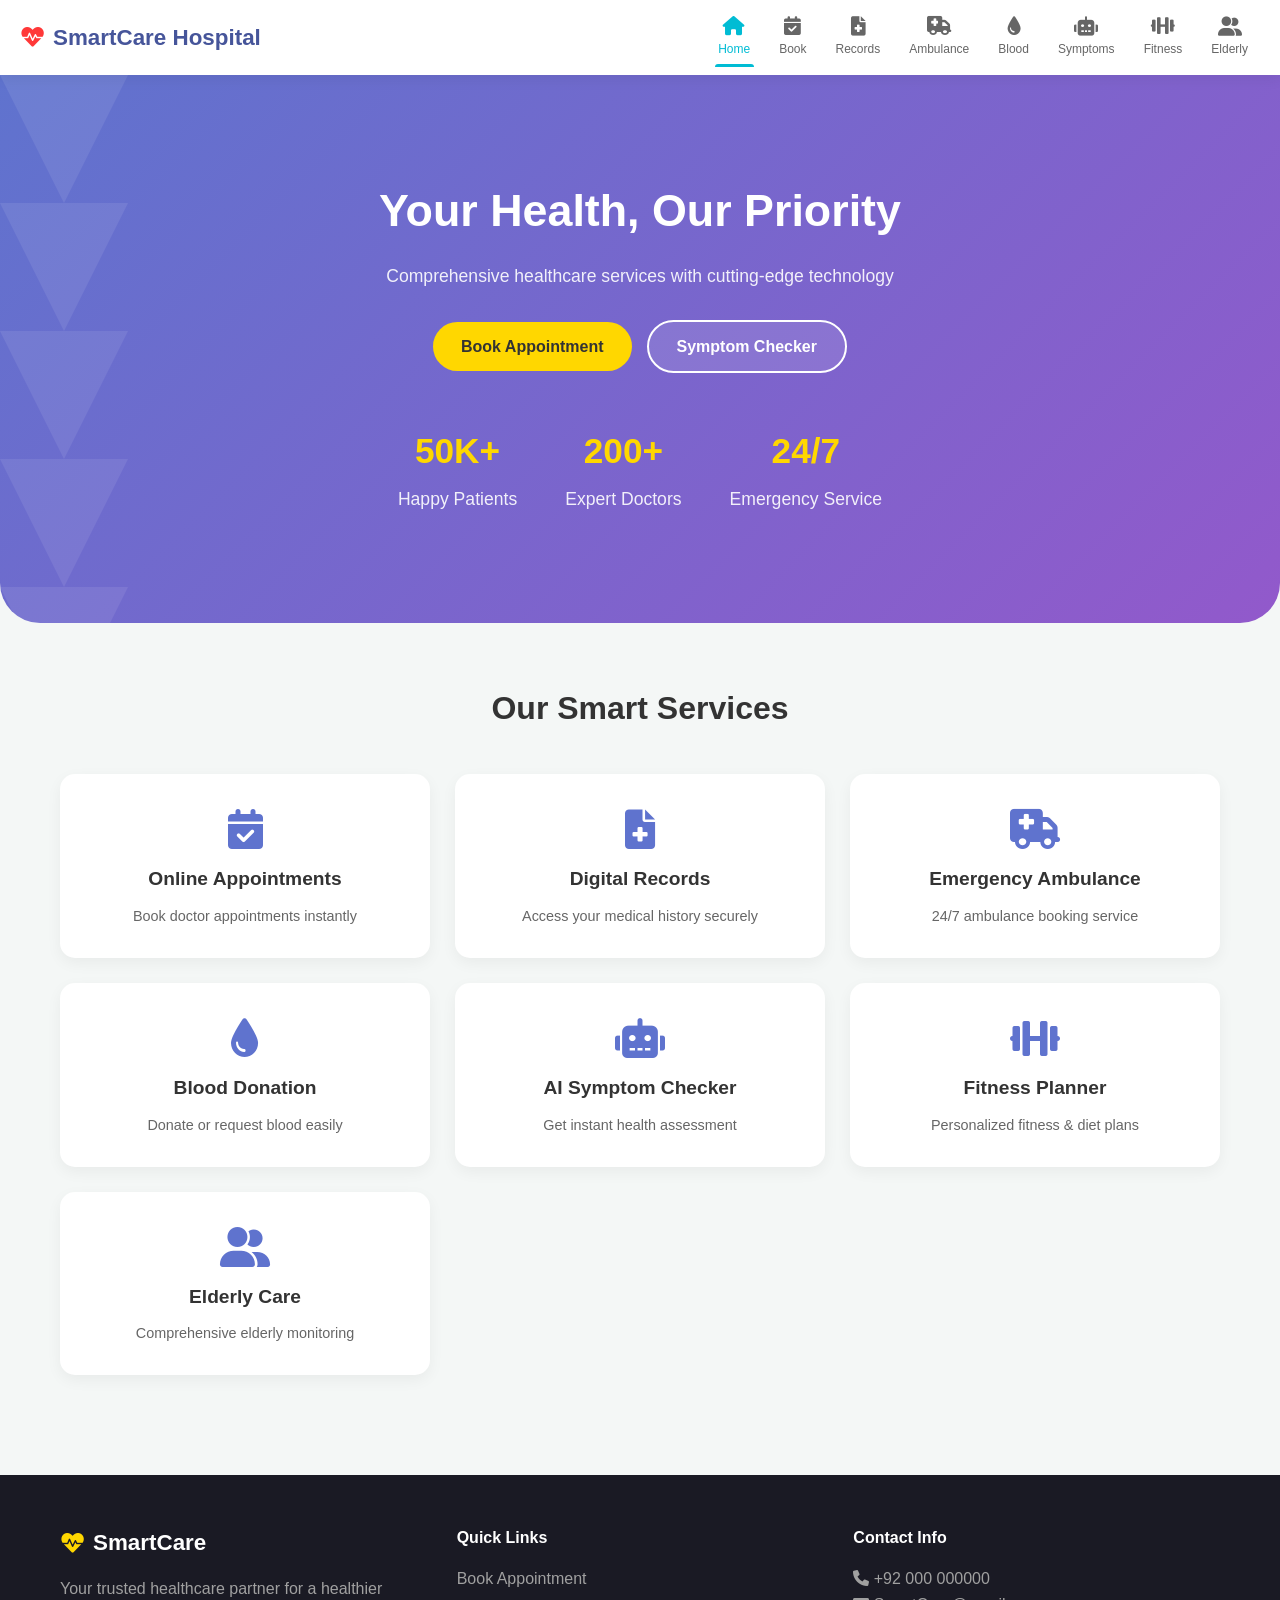
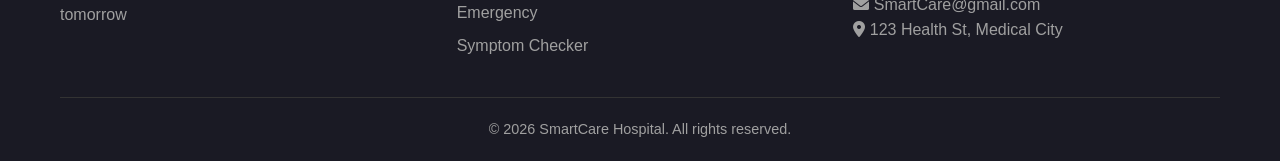
==== commit 0be8bedb: "Update logo text to 'SmartCare Hospital'" ====
--- a/index.html
+++ b/index.html
@@ -12,7 +12,7 @@
     <nav class="navbar">
         <div class="nav-container">
             <a href="index.html" class="nav-logo">
-                <i class="fas fa-heartbeat"></i> SmartCare
+                <i class="fas fa-heartbeat"></i> SmartCare Hospital
             </a>
             <ul class="nav-menu">
                 <li class="nav-item"><a href="index.html" class="nav-link active"><i class="fas fa-home"></i><span>Home</span></a></li>
